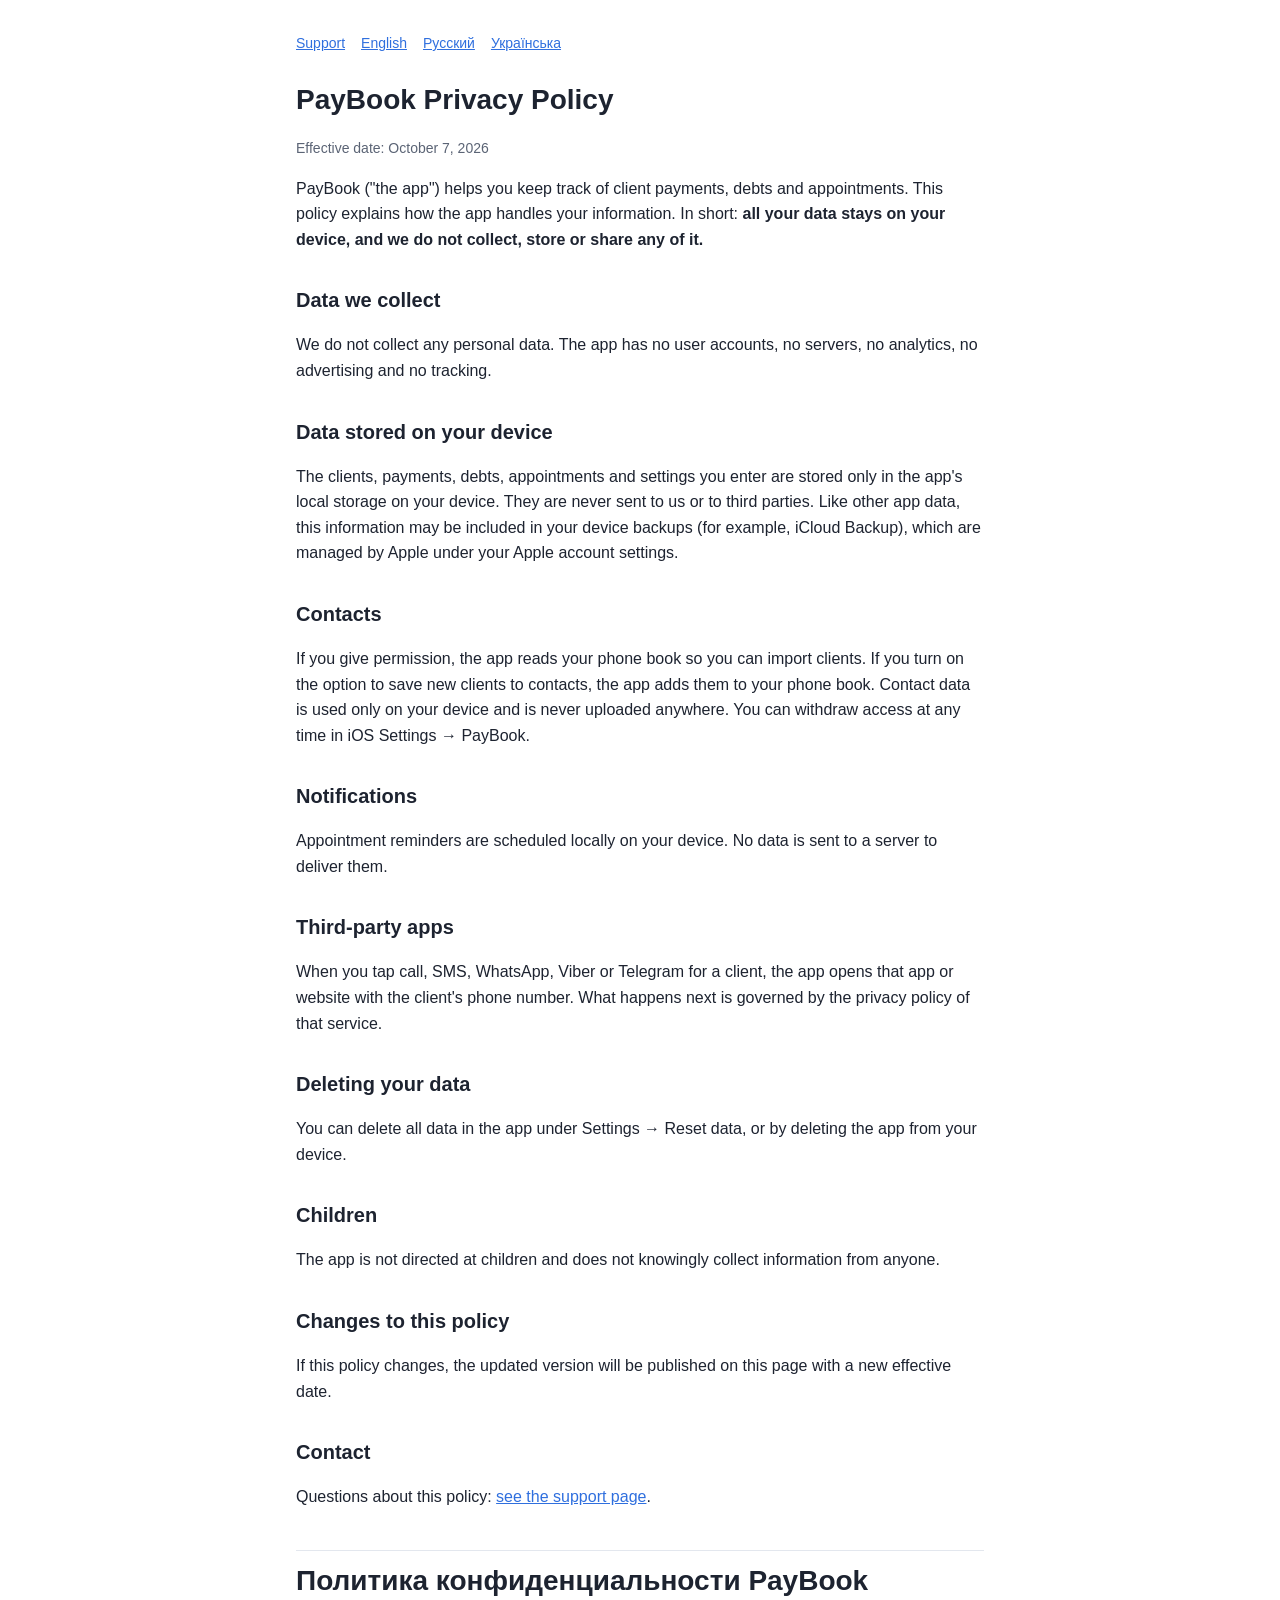
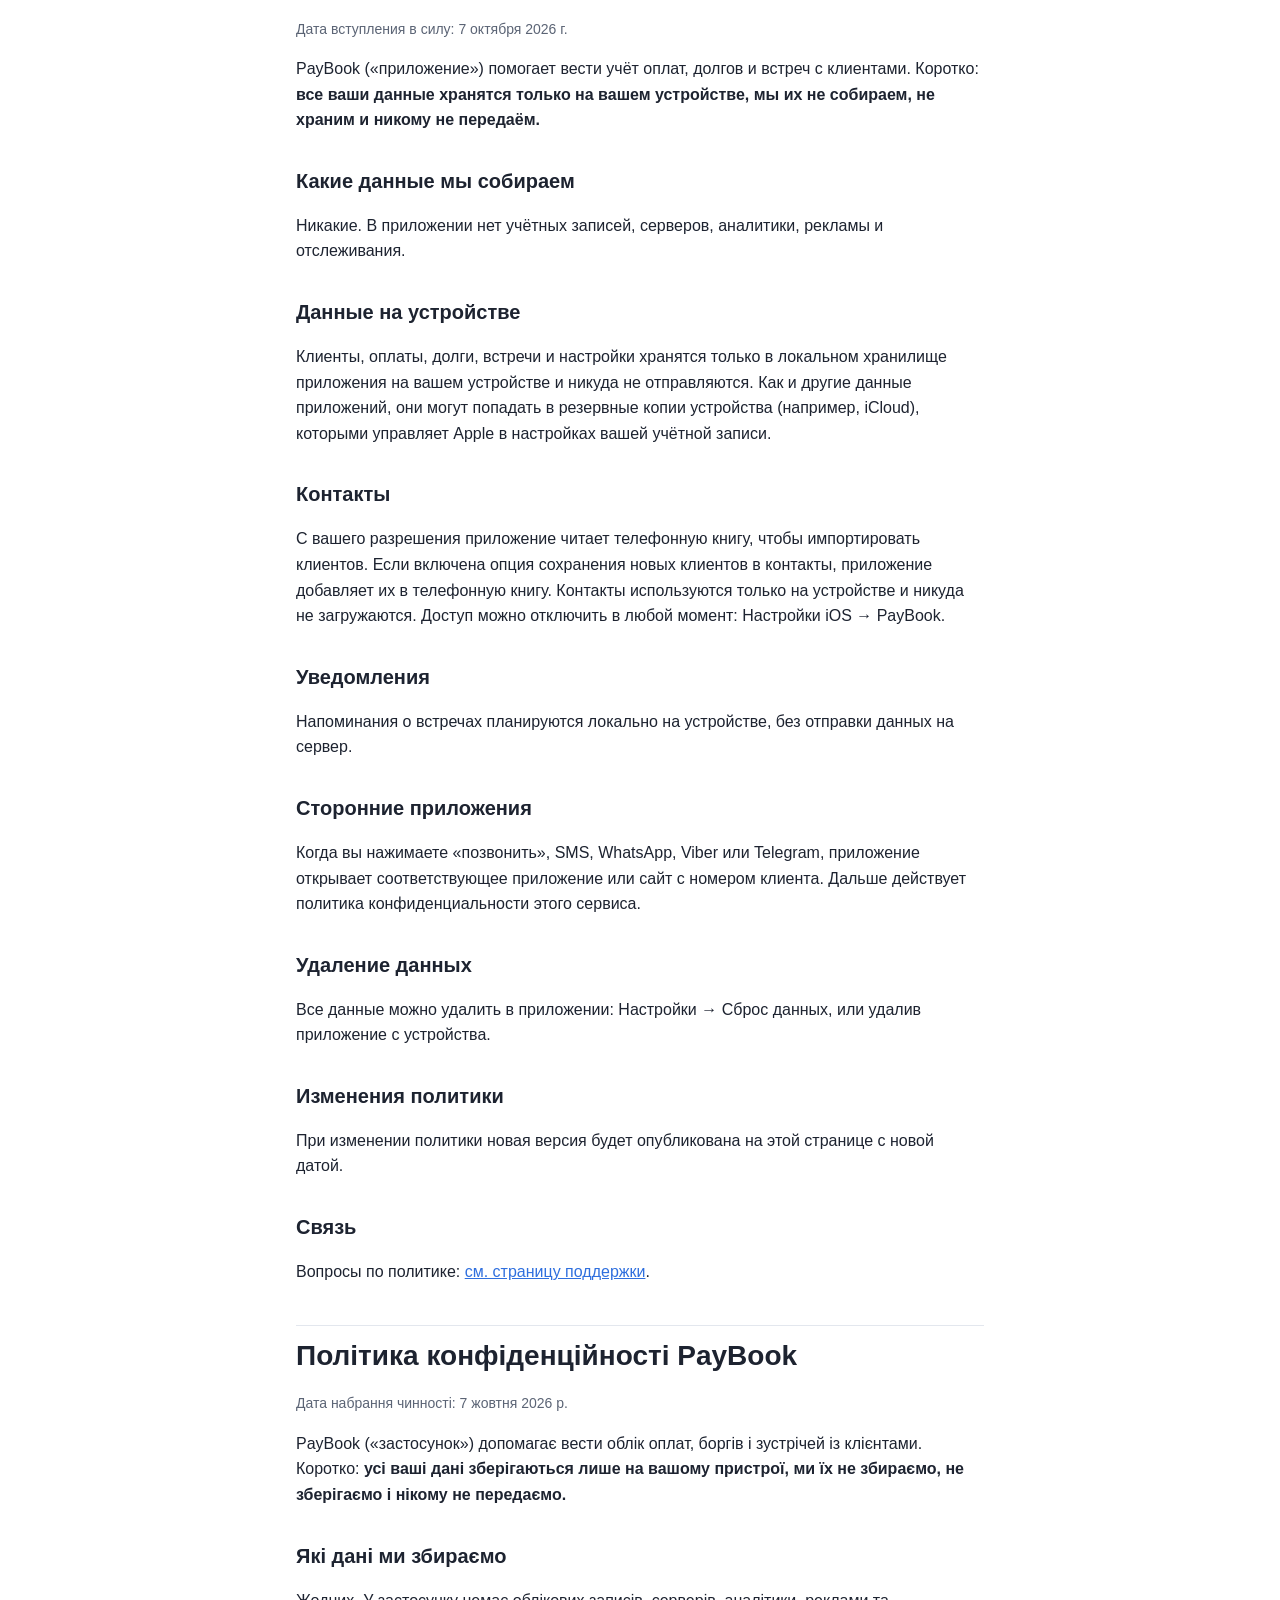
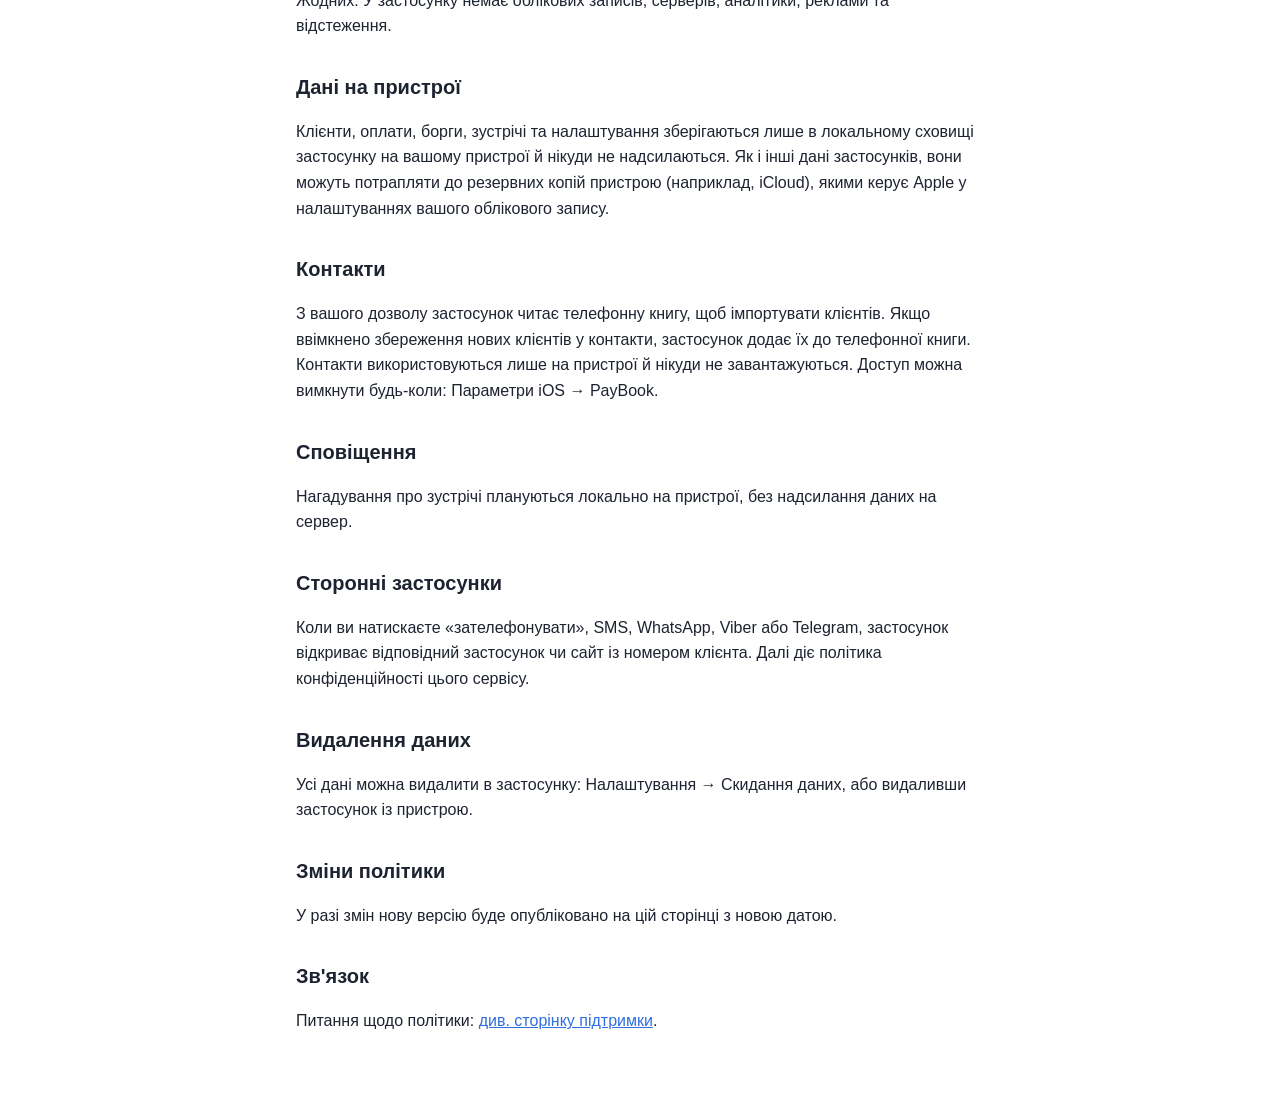
==== privacy/index.html @ a1b3da7c "Add PayBook support and privacy policy pages Co-Authored-By: Claude Opus 5.5 <noreply@anthropic.com>" ====
<!doctype html>
<html lang="en">
<head>
  <meta charset="utf-8">
  <meta name="viewport" content="width=device-width, initial-scale=1">
  <title>PayBook Privacy Policy</title>
  <link rel="stylesheet" href="../style.css">
</head>
<body>
<main>
  <nav><a href="../">Support</a><a href="#en">English</a><a href="#ru">Русский</a><a href="#uk">Українська</a></nav>

  <section id="en">
    <h1>PayBook Privacy Policy</h1>
    <p class="muted">Effective date: October 7, 2026</p>

    <p>PayBook ("the app") helps you keep track of client payments, debts and appointments.
      This policy explains how the app handles your information. In short: <strong>all your data stays on your device, and we do not collect, store or share any of it.</strong></p>

    <h2>Data we collect</h2>
    <p>We do not collect any personal data. The app has no user accounts, no servers, no analytics, no advertising and no tracking.</p>

    <h2>Data stored on your device</h2>
    <p>The clients, payments, debts, appointments and settings you enter are stored only in the app's local storage on your device. They are never sent to us or to third parties. Like other app data, this information may be included in your device backups (for example, iCloud Backup), which are managed by Apple under your Apple account settings.</p>

    <h2>Contacts</h2>
    <p>If you give permission, the app reads your phone book so you can import clients. If you turn on the option to save new clients to contacts, the app adds them to your phone book. Contact data is used only on your device and is never uploaded anywhere. You can withdraw access at any time in iOS Settings &rarr; PayBook.</p>

    <h2>Notifications</h2>
    <p>Appointment reminders are scheduled locally on your device. No data is sent to a server to deliver them.</p>

    <h2>Third-party apps</h2>
    <p>When you tap call, SMS, WhatsApp, Viber or Telegram for a client, the app opens that app or website with the client's phone number. What happens next is governed by the privacy policy of that service.</p>

    <h2>Deleting your data</h2>
    <p>You can delete all data in the app under Settings &rarr; Reset data, or by deleting the app from your device.</p>

    <h2>Children</h2>
    <p>The app is not directed at children and does not knowingly collect information from anyone.</p>

    <h2>Changes to this policy</h2>
    <p>If this policy changes, the updated version will be published on this page with a new effective date.</p>

    <h2>Contact</h2>
    <p>Questions about this policy: <a href="../">see the support page</a>.</p>
  </section>

  <section id="ru" class="lang" lang="ru">
    <h1>Политика конфиденциальности PayBook</h1>
    <p class="muted">Дата вступления в силу: 7 октября 2026 г.</p>

    <p>PayBook («приложение») помогает вести учёт оплат, долгов и встреч с клиентами.
      Коротко: <strong>все ваши данные хранятся только на вашем устройстве, мы их не собираем, не храним и никому не передаём.</strong></p>

    <h2>Какие данные мы собираем</h2>
    <p>Никакие. В приложении нет учётных записей, серверов, аналитики, рекламы и отслеживания.</p>

    <h2>Данные на устройстве</h2>
    <p>Клиенты, оплаты, долги, встречи и настройки хранятся только в локальном хранилище приложения на вашем устройстве и никуда не отправляются. Как и другие данные приложений, они могут попадать в резервные копии устройства (например, iCloud), которыми управляет Apple в настройках вашей учётной записи.</p>

    <h2>Контакты</h2>
    <p>С вашего разрешения приложение читает телефонную книгу, чтобы импортировать клиентов. Если включена опция сохранения новых клиентов в контакты, приложение добавляет их в телефонную книгу. Контакты используются только на устройстве и никуда не загружаются. Доступ можно отключить в любой момент: Настройки iOS &rarr; PayBook.</p>

    <h2>Уведомления</h2>
    <p>Напоминания о встречах планируются локально на устройстве, без отправки данных на сервер.</p>

    <h2>Сторонние приложения</h2>
    <p>Когда вы нажимаете «позвонить», SMS, WhatsApp, Viber или Telegram, приложение открывает соответствующее приложение или сайт с номером клиента. Дальше действует политика конфиденциальности этого сервиса.</p>

    <h2>Удаление данных</h2>
    <p>Все данные можно удалить в приложении: Настройки &rarr; Сброс данных, или удалив приложение с устройства.</p>

    <h2>Изменения политики</h2>
    <p>При изменении политики новая версия будет опубликована на этой странице с новой датой.</p>

    <h2>Связь</h2>
    <p>Вопросы по политике: <a href="../">см. страницу поддержки</a>.</p>
  </section>

  <section id="uk" class="lang" lang="uk">
    <h1>Політика конфіденційності PayBook</h1>
    <p class="muted">Дата набрання чинності: 7 жовтня 2026 р.</p>

    <p>PayBook («застосунок») допомагає вести облік оплат, боргів і зустрічей із клієнтами.
      Коротко: <strong>усі ваші дані зберігаються лише на вашому пристрої, ми їх не збираємо, не зберігаємо і нікому не передаємо.</strong></p>

    <h2>Які дані ми збираємо</h2>
    <p>Жодних. У застосунку немає облікових записів, серверів, аналітики, реклами та відстеження.</p>

    <h2>Дані на пристрої</h2>
    <p>Клієнти, оплати, борги, зустрічі та налаштування зберігаються лише в локальному сховищі застосунку на вашому пристрої й нікуди не надсилаються. Як і інші дані застосунків, вони можуть потрапляти до резервних копій пристрою (наприклад, iCloud), якими керує Apple у налаштуваннях вашого облікового запису.</p>

    <h2>Контакти</h2>
    <p>З вашого дозволу застосунок читає телефонну книгу, щоб імпортувати клієнтів. Якщо ввімкнено збереження нових клієнтів у контакти, застосунок додає їх до телефонної книги. Контакти використовуються лише на пристрої й нікуди не завантажуються. Доступ можна вимкнути будь-коли: Параметри iOS &rarr; PayBook.</p>

    <h2>Сповіщення</h2>
    <p>Нагадування про зустрічі плануються локально на пристрої, без надсилання даних на сервер.</p>

    <h2>Сторонні застосунки</h2>
    <p>Коли ви натискаєте «зателефонувати», SMS, WhatsApp, Viber або Telegram, застосунок відкриває відповідний застосунок чи сайт із номером клієнта. Далі діє політика конфіденційності цього сервісу.</p>

    <h2>Видалення даних</h2>
    <p>Усі дані можна видалити в застосунку: Налаштування &rarr; Скидання даних, або видаливши застосунок із пристрою.</p>

    <h2>Зміни політики</h2>
    <p>У разі змін нову версію буде опубліковано на цій сторінці з новою датою.</p>

    <h2>Зв'язок</h2>
    <p>Питання щодо політики: <a href="../">див. сторінку підтримки</a>.</p>
  </section>
</main>
</body>
</html>
---- style.css ----
:root { --bg: #ffffff; --fg: #1d2330; --muted: #5b6475; --accent: #2f6fde; --line: #e3e7ee; }
@media (prefers-color-scheme: dark) {
  :root { --bg: #11151c; --fg: #e8ebf1; --muted: #9aa3b2; --accent: #7aa7ff; --line: #262c37; }
}
* { box-sizing: border-box; }
body { margin: 0; background: var(--bg); color: var(--fg);
  font: 16px/1.6 -apple-system, BlinkMacSystemFont, "Segoe UI", Roboto, sans-serif; }
main { max-width: 720px; margin: 0 auto; padding: 32px 16px 64px; }
h1 { font-size: 28px; margin: 0 0 4px; }
h2 { font-size: 20px; margin: 32px 0 8px; }
h3 { font-size: 17px; margin: 20px 0 4px; }
p, li { color: var(--fg); }
.muted { color: var(--muted); font-size: 14px; }
a { color: var(--accent); }
nav { display: flex; gap: 16px; margin-bottom: 24px; font-size: 14px; }
.lang { border-top: 1px solid var(--line); margin-top: 40px; padding-top: 8px; }
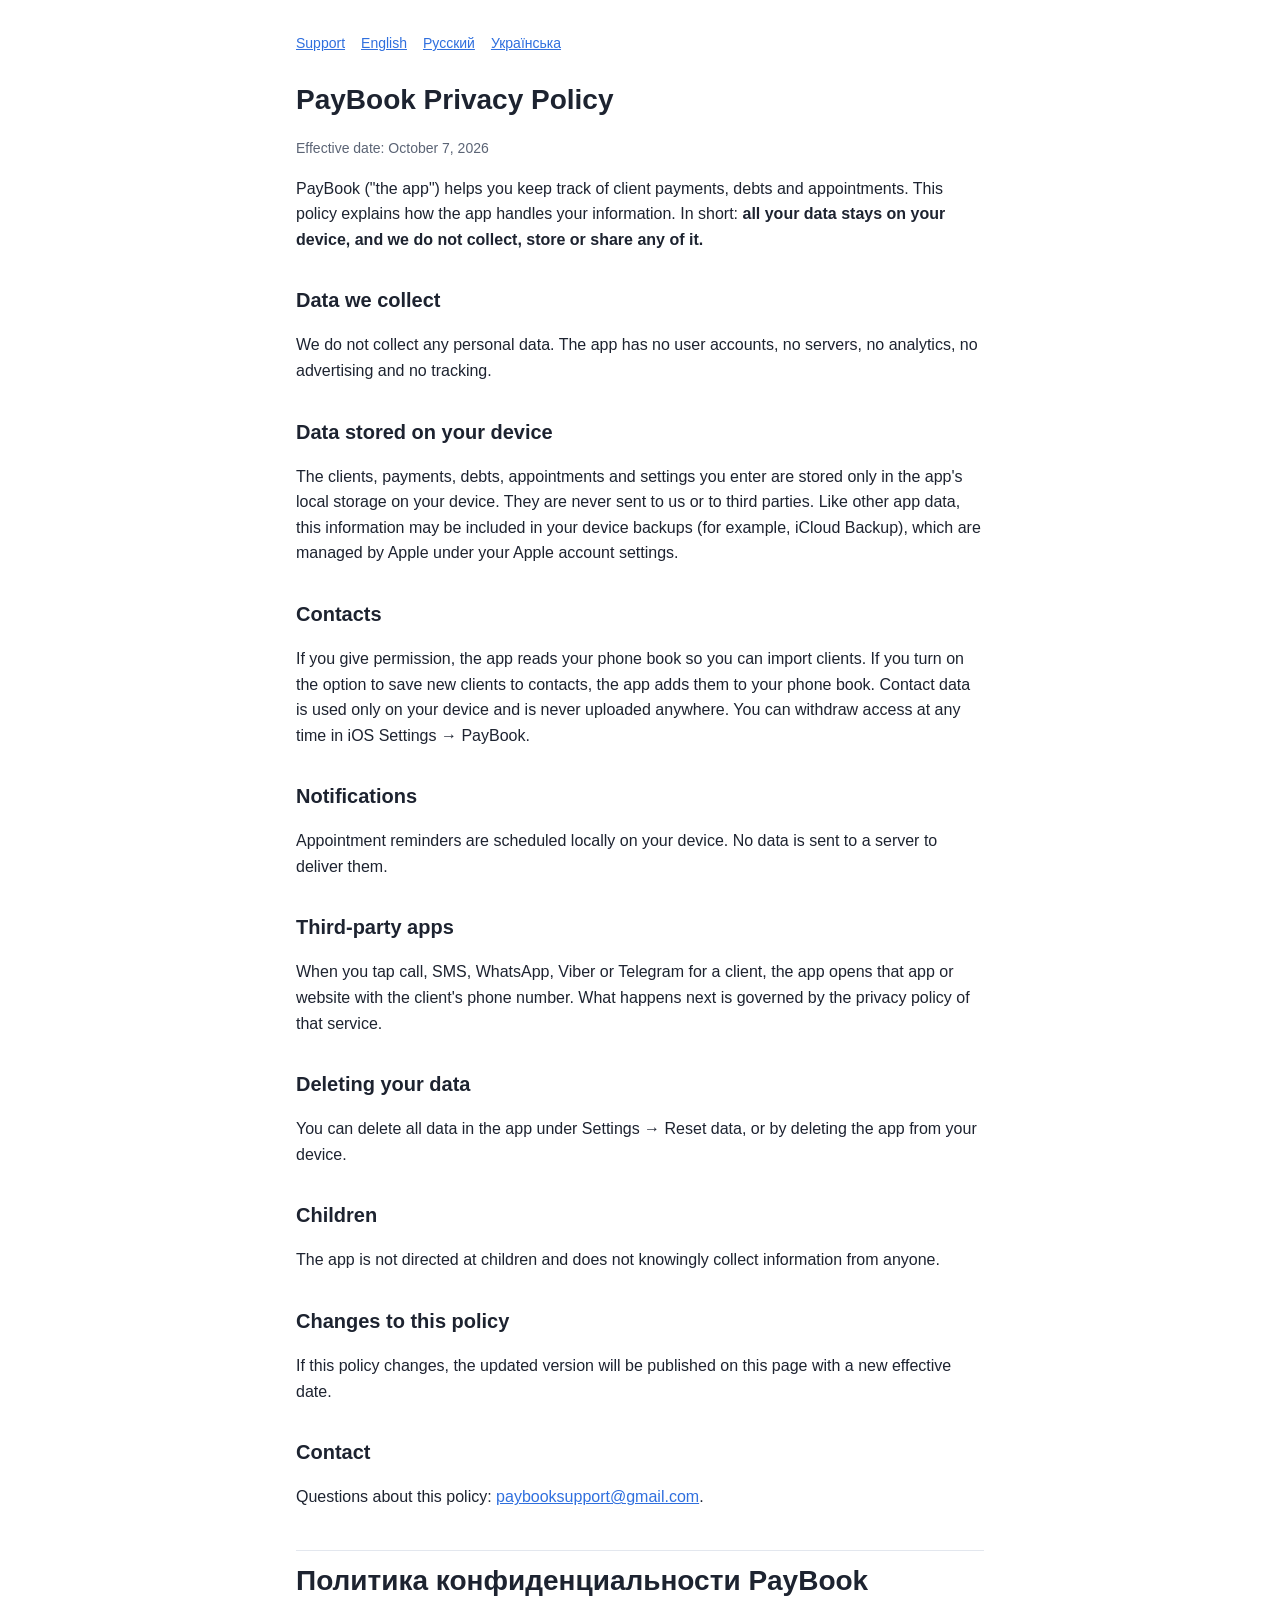
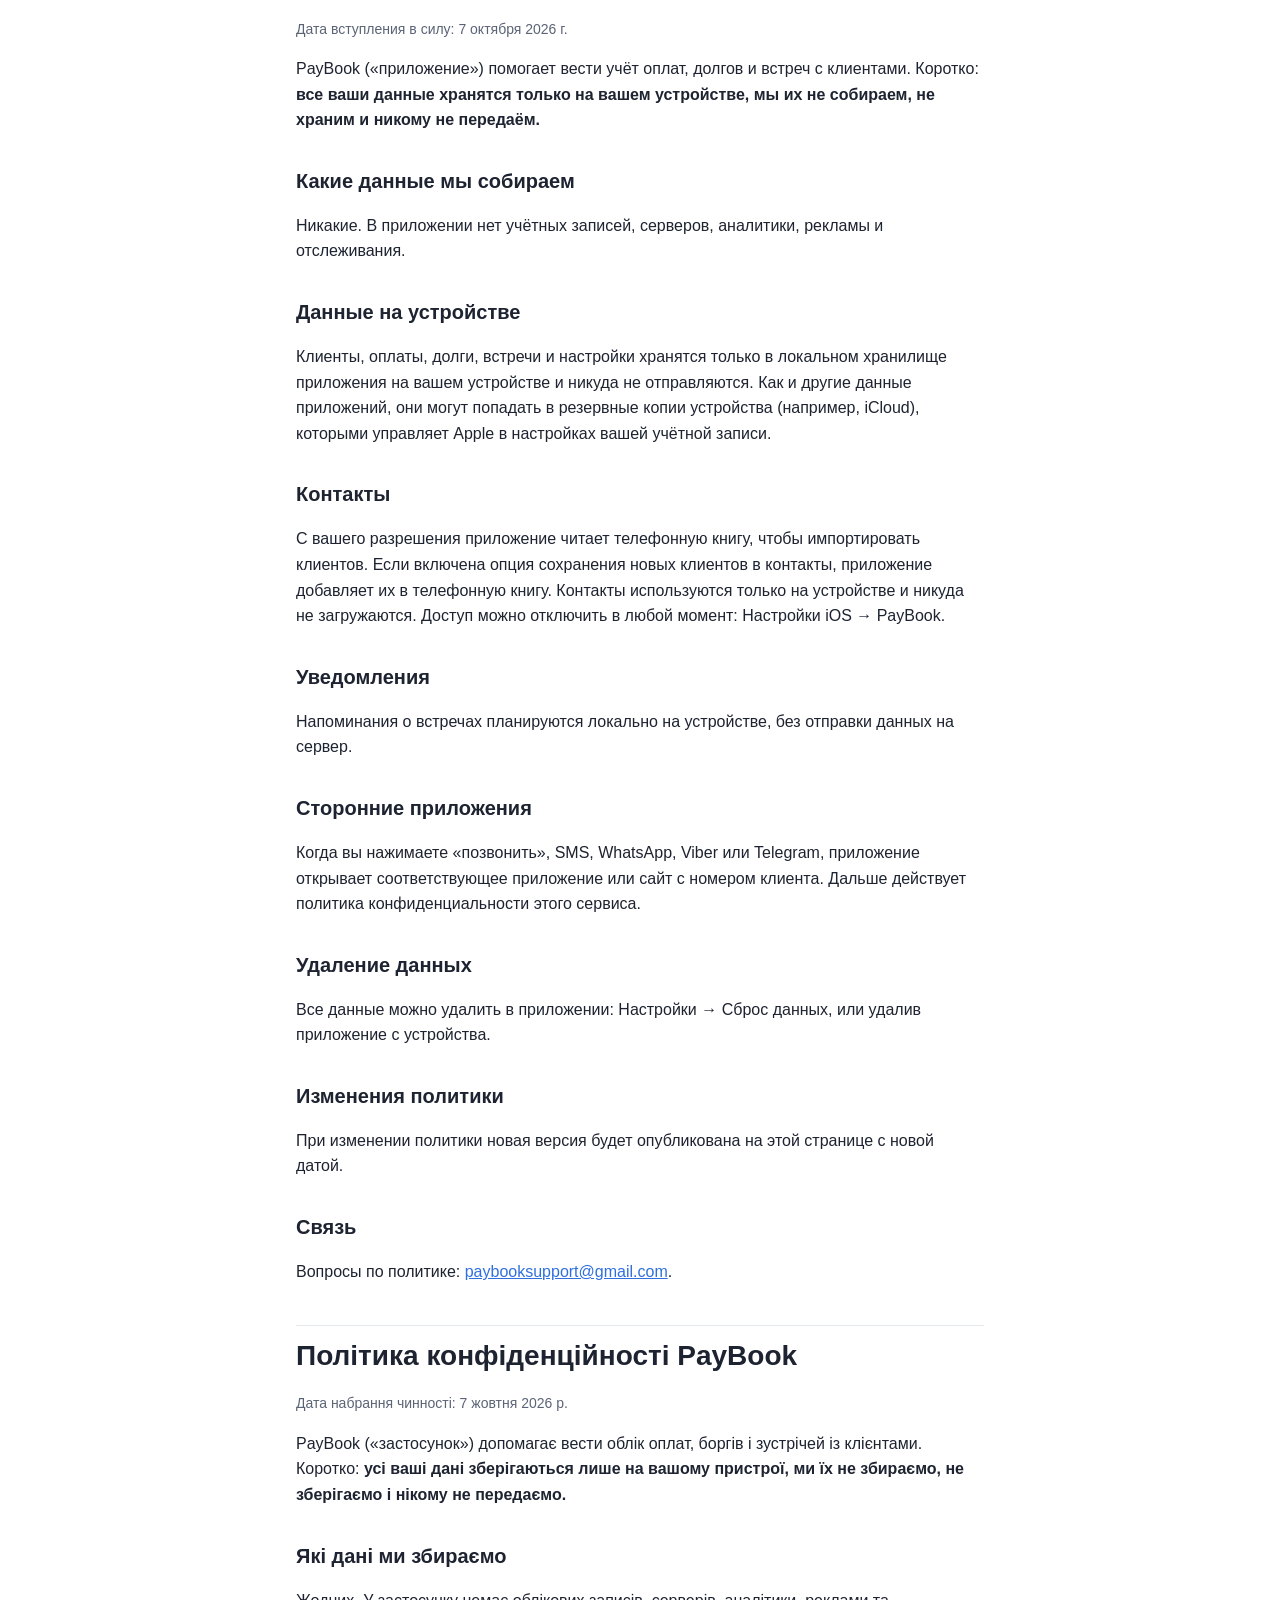
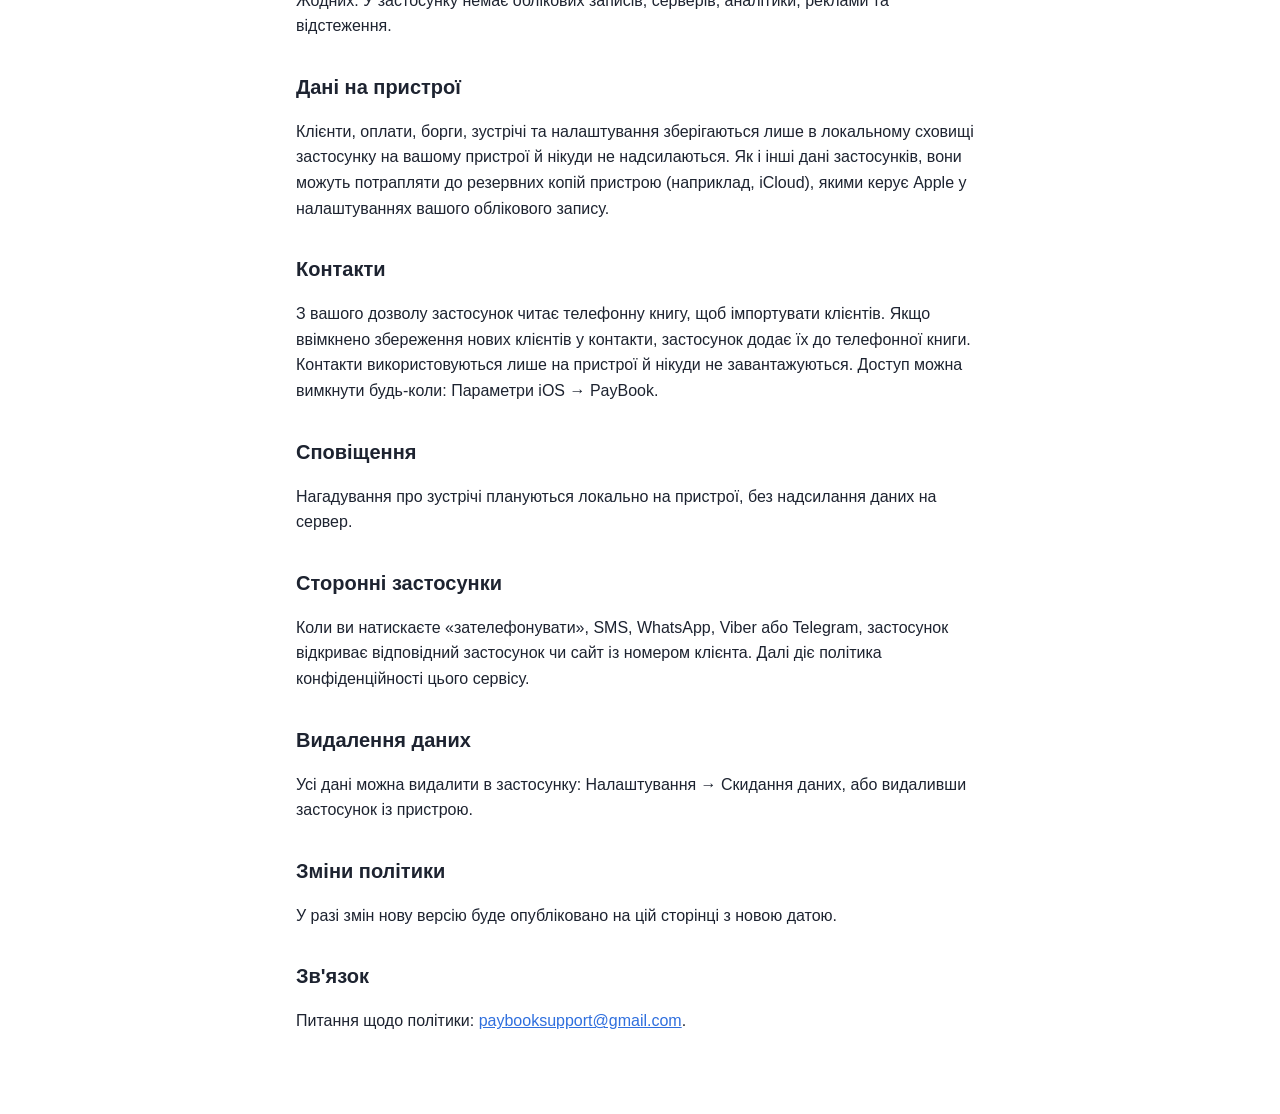
==== commit 6e80cc07: "Add support email Co-Authored-By: Claude Opus 5.5 <noreply@anthropic.com>" ====
--- a/privacy/index.html
+++ b/privacy/index.html
@@ -42,7 +42,7 @@
     <p>If this policy changes, the updated version will be published on this page with a new effective date.</p>
 
     <h2>Contact</h2>
-    <p>Questions about this policy: <a href="../">see the support page</a>.</p>
+    <p>Questions about this policy: <a href="mailto:paybooksupport@gmail.com">paybooksupport@gmail.com</a>.</p>
   </section>
 
   <section id="ru" class="lang" lang="ru">
@@ -74,7 +74,7 @@
     <p>При изменении политики новая версия будет опубликована на этой странице с новой датой.</p>
 
     <h2>Связь</h2>
-    <p>Вопросы по политике: <a href="../">см. страницу поддержки</a>.</p>
+    <p>Вопросы по политике: <a href="mailto:paybooksupport@gmail.com">paybooksupport@gmail.com</a>.</p>
   </section>
 
   <section id="uk" class="lang" lang="uk">
@@ -106,7 +106,7 @@
     <p>У разі змін нову версію буде опубліковано на цій сторінці з новою датою.</p>
 
     <h2>Зв'язок</h2>
-    <p>Питання щодо політики: <a href="../">див. сторінку підтримки</a>.</p>
+    <p>Питання щодо політики: <a href="mailto:paybooksupport@gmail.com">paybooksupport@gmail.com</a>.</p>
   </section>
 </main>
 </body>
